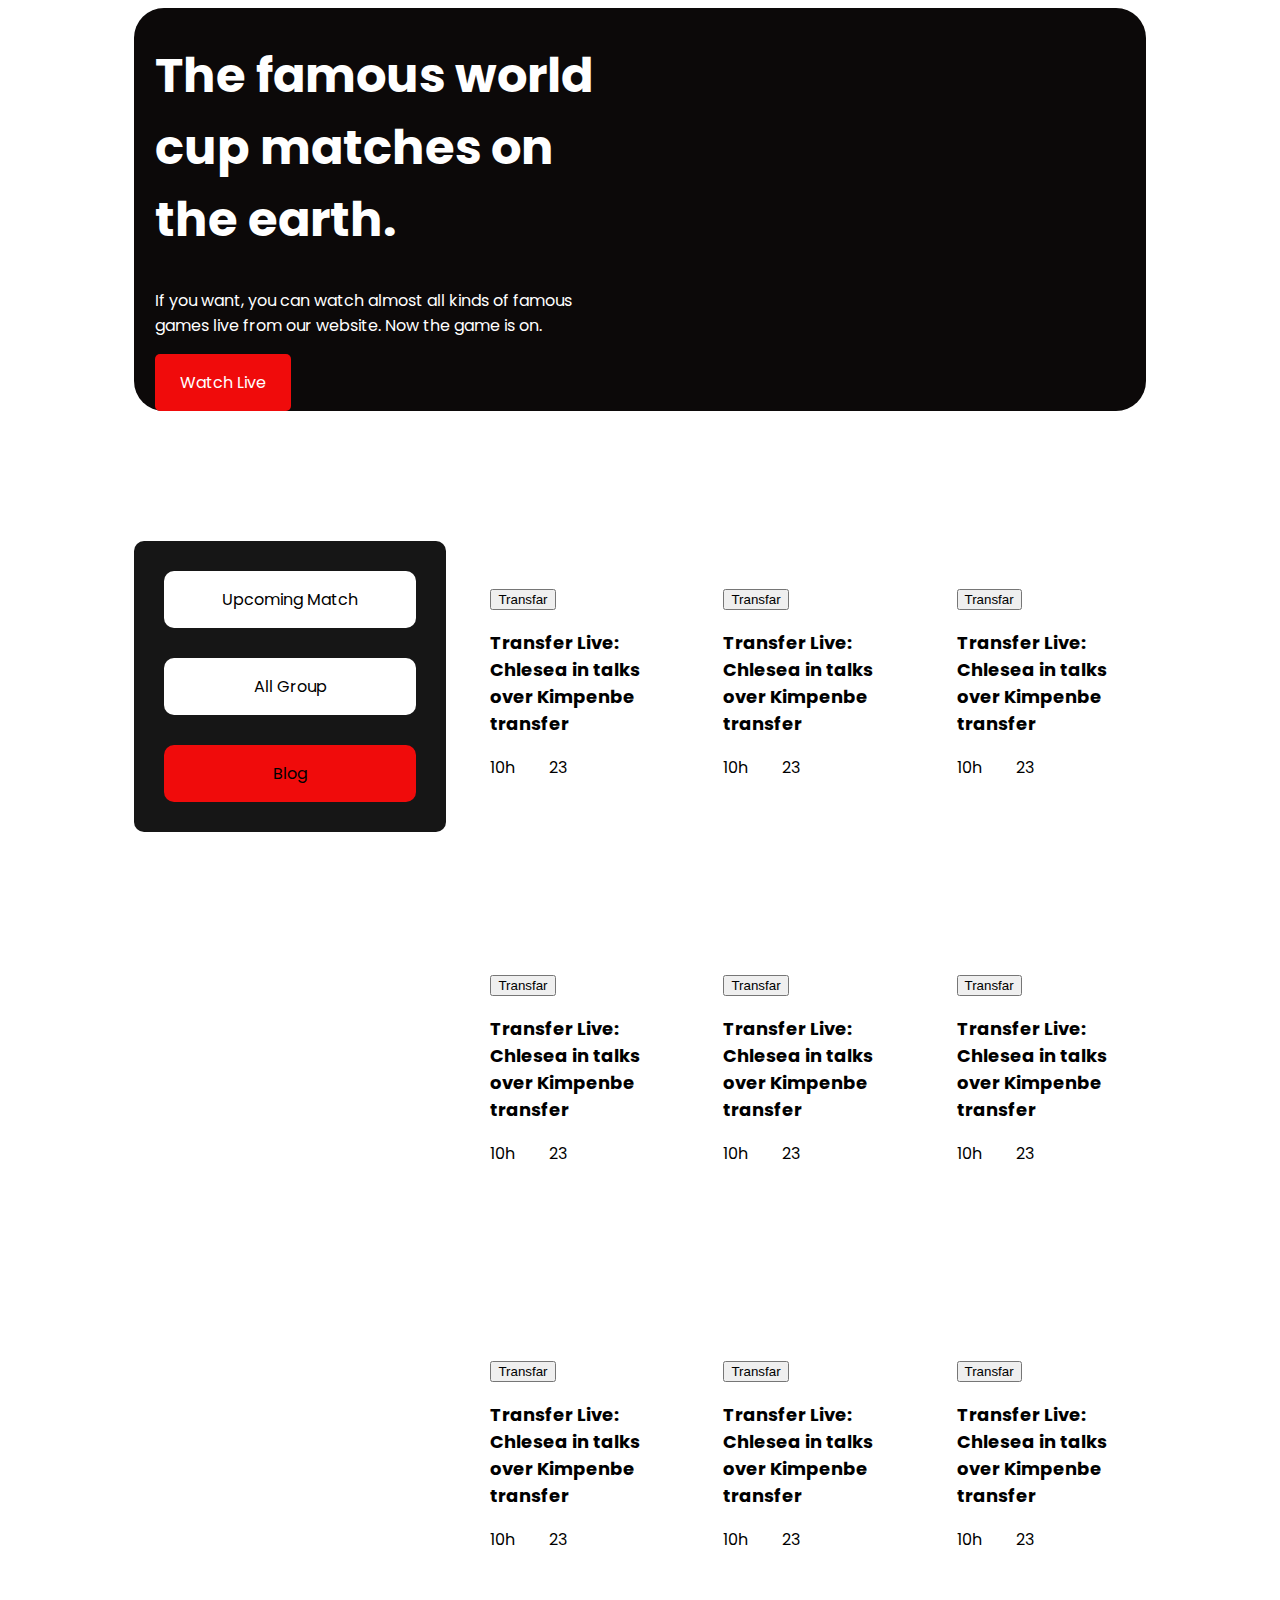
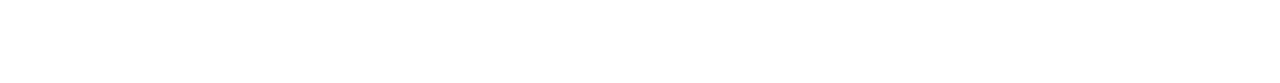
==== index.html @ 3cb174ef "blog section added" ====
<!DOCTYPE html>
<html lang="en">

<head>
    <meta charset="UTF-8">
    <meta http-equiv="X-UA-Compatible" content="IE=edge">
    <meta name="viewport" content="width=device-width, initial-scale=1.0">
    <title>World-cup-blog</title>
    <!-- link stylesheet  -->
    <link rel="stylesheet" href="styles/styles.css">
    <!-- font awesome link  -->
    <script src="https://kit.fontawesome.com/e2c2751ef0.js" crossorigin="anonymous"></script>
</head>

<body>
    <!-- headar start  -->
    <header>
        <div class="container">
            <div class="banner">
                <div class="banner-detail">
                    <h1 class="banner-title">The famous world cup matches on the earth.</h1>
                    <p>If you want, you can watch almost all kinds of famous games live from our website. Now the game
                        is
                        on.</p>
                    <a class="link-button" href=""><span>Watch Live</span> <i class="fa-solid fa-angle-right"></i></a>
                </div>
                <div class="banner-images">
                    <img src="images/Banner Image.png" alt="">
                </div>
            </div>
        </div>

    </header>
    <!-- headar end  -->
    <main>
        <!-- blog section start  -->
        <section class="container">
            <div class=" blog-section">
                <div class="side-menu">
                    <div class="side-menu-buttons">
                        <a class="side-menu-button" href="">Upcoming Match<a>
                                <a class="side-menu-button" href="">All Group</a>
                                <a class="side-menu-button selected-button" href="">Blog</a>
                    </div>
                </div>
                <div class="blogs">
                    <div class="blog">
                        <div class="blog-image">
                            <img src="images/Blog Image.png" alt="">
                        </div>
                        <div class="blog-details">
                            <button>Transfar</button>
                            <h3>Transfer Live: Chlesea in talks over Kimpenbe transfer</h3>
                            <div>
                                <span><i class="fa-solid fa-clock"></i> 10h </span>
                                <span><i class="fa-solid fa-message"></i> 23</span>
                            </div>
                        </div>
                    </div>
                    <div class="blog">
                        <div class="blog-image">
                            <img src="images/Blog Image.png" alt="">
                        </div>
                        <div class="blog-details">
                            <button>Transfar</button>
                            <h3>Transfer Live: Chlesea in talks over Kimpenbe transfer</h3>
                            <div>
                                <span><i class="fa-solid fa-clock"></i> 10h </span>
                                <span><i class="fa-solid fa-message"></i> 23</span>
                            </div>
                        </div>
                    </div>
                    <div class="blog">
                        <div class="blog-image">
                            <img src="images/Blog Image.png" alt="">
                        </div>
                        <div class="blog-details">
                            <button>Transfar</button>
                            <h3>Transfer Live: Chlesea in talks over Kimpenbe transfer</h3>
                            <div>
                                <span><i class="fa-solid fa-clock"></i> 10h </span>
                                <span><i class="fa-solid fa-message"></i> 23</span>
                            </div>
                        </div>
                    </div>
                    <div class="blog">
                        <div class="blog-image">
                            <img src="images/Blog Image.png" alt="">
                        </div>
                        <div class="blog-details">
                            <button>Transfar</button>
                            <h3>Transfer Live: Chlesea in talks over Kimpenbe transfer</h3>
                            <div>
                                <span><i class="fa-solid fa-clock"></i> 10h </span>
                                <span><i class="fa-solid fa-message"></i> 23</span>
                            </div>
                        </div>
                    </div>
                    <div class="blog">
                        <div class="blog-image">
                            <img src="images/Blog Image.png" alt="">
                        </div>
                        <div class="blog-details">
                            <button>Transfar</button>
                            <h3>Transfer Live: Chlesea in talks over Kimpenbe transfer</h3>
                            <div>
                                <span><i class="fa-solid fa-clock"></i> 10h </span>
                                <span><i class="fa-solid fa-message"></i> 23</span>
                            </div>
                        </div>
                    </div>
                    <div class="blog">
                        <div class="blog-image">
                            <img src="images/Blog Image.png" alt="">
                        </div>
                        <div class="blog-details">
                            <button>Transfar</button>
                            <h3>Transfer Live: Chlesea in talks over Kimpenbe transfer</h3>
                            <div>
                                <span><i class="fa-solid fa-clock"></i> 10h </span>
                                <span><i class="fa-solid fa-message"></i> 23</span>
                            </div>
                        </div>
                    </div>
                    <div class="blog">
                        <div class="blog-image">
                            <img src="images/Blog Image.png" alt="">
                        </div>
                        <div class="blog-details">
                            <button>Transfar</button>
                            <h3>Transfer Live: Chlesea in talks over Kimpenbe transfer</h3>
                            <div>
                                <span><i class="fa-solid fa-clock"></i> 10h </span>
                                <span><i class="fa-solid fa-message"></i> 23</span>
                            </div>
                        </div>
                    </div>
                    <div class="blog">
                        <div class="blog-image">
                            <img src="images/Blog Image.png" alt="">
                        </div>
                        <div class="blog-details">
                            <button>Transfar</button>
                            <h3>Transfer Live: Chlesea in talks over Kimpenbe transfer</h3>
                            <div>
                                <span><i class="fa-solid fa-clock"></i> 10h </span>
                                <span><i class="fa-solid fa-message"></i> 23</span>
                            </div>
                        </div>
                    </div>
                    <div class="blog">
                        <div class="blog-image">
                            <img src="images/Blog Image.png" alt="">
                        </div>
                        <div class="blog-details">
                            <button>Transfar</button>
                            <h3>Transfer Live: Chlesea in talks over Kimpenbe transfer</h3>
                            <div>
                                <span><i class="fa-solid fa-clock"></i> 10h </span>
                                <span><i class="fa-solid fa-message"></i> 23</span>
                            </div>
                        </div>
                    </div>
                </div>
            </div>
        </section>
        <!-- blog section end  -->

    </main>
</body>

</html>
---- styles/styles.css ----
/* fonts  */
/* google font  */
@import url('https://fonts.googleapis.com/css2?family=Lobster&family=Poppins:wght@400;500;700&display=swap');

/* common styles  */
body {
    font-family: 'Lobster', cursive;
    font-family: 'Poppins', sans-serif;
}

.container {
    width: 80%;
    margin-left: 10%;
    margin-right: 10%;
}

.selected-button {
    background-color: rgb(240, 11, 11) !important;

}

/* top banner or headar style start  */
.banner {
    padding-left: 2%;
    padding-right: 2%;
    display: flex;
    background-color: #0c0909;
    border-radius: 30px;
}

.banner:hover .banner-images img {
    transform: rotate(6deg) scale(1.1);
    transition: transform 3s;
}

.banner-detail {
    width: 48%;
}

.banner-title {
    font-size: 3em;
    color: #FFFFFF;
}

.banner-detail p {
    color: #FFFFFF;
}

.link-button {
    display: inline-block;
    text-decoration: none;
    color: white;
    background-color: rgb(240, 11, 11);
    border-radius: 5px;
    padding: 16px 25px;
}

.banner-images {
    width: 48%;
    overflow: hidden;
}

.banner-images img {
    margin-left: 10%;
    width: 80%;
    margin-right: 10%;
}

/* top banner or headar style end  */
/* blog section sart  */
.blog-section {
    margin-top: 130px;
    display: grid;
    grid-template-columns: 312px 1fr;
    width: 100%;
    column-gap: 24px;
}

.side-menu-buttons {
    display: flex;
    flex-direction: column;
    background-color: #161616;
    width: 312px;
    justify-content: center;
    align-items: center;
    padding: 15px 0;
    border-radius: 10px;

}

.side-menu-button {
    background-color: #FFFFFF;
    display: inline-block;
    color: black;
    padding-top: 16px;
    padding-bottom: 16px;
    width: 252px;
    text-align: center;
    text-decoration: none;
    border-radius: 10px;
    margin-top: 15px;
    margin-bottom: 15px;
}

.blogs {
    display: grid;
    grid-template-columns: repeat(3, 1fr);
    grid-gap: 24px;
}

.blog {
    height: 362px;
    border-radius: 10px;
}

.blog-image img {
    width: 100%;
}

.blog-details {
    padding: 20px;
}

.blog-details h3 {
    font-size: 18px;

}

.blog-details span {
    margin-right: 30px;
}

/* blog section end  */
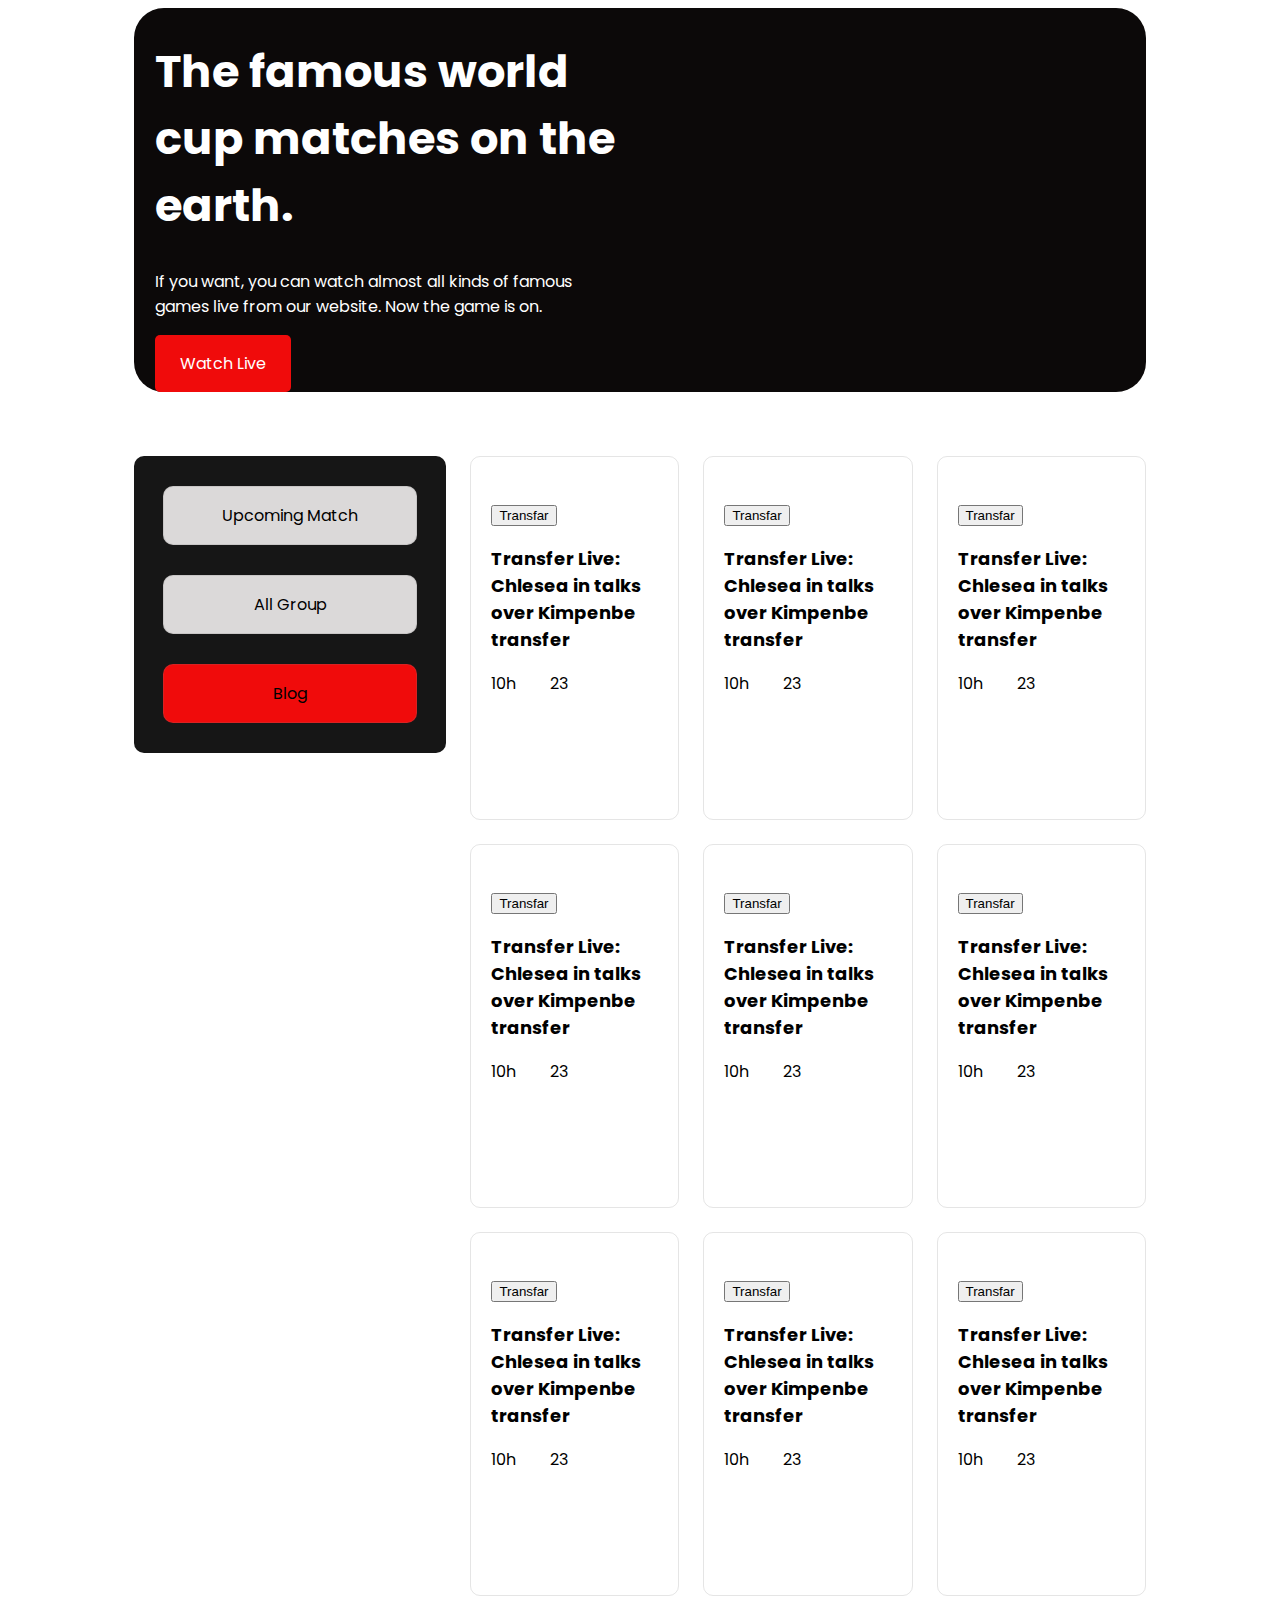
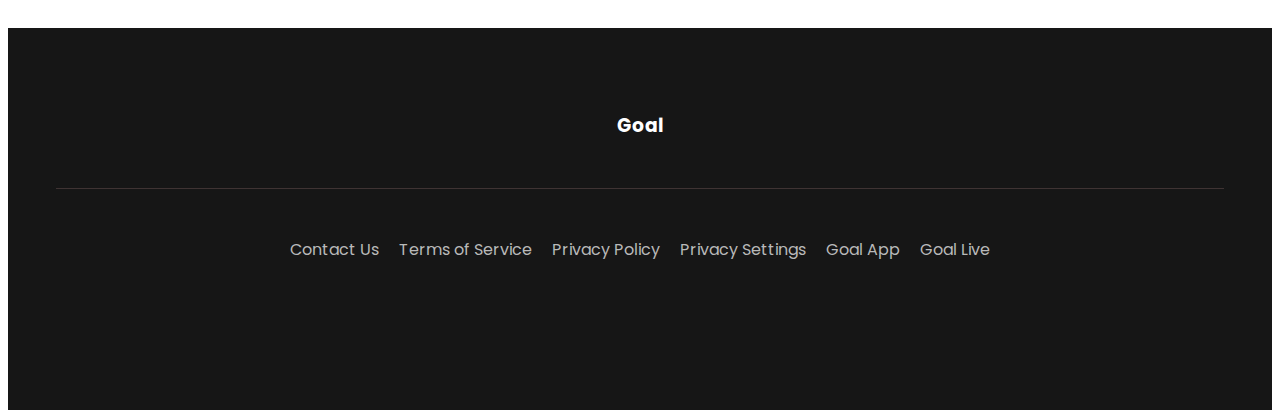
==== commit d0971e31: "media quary added for tablate devises" ====
--- a/index.html
+++ b/index.html
@@ -38,9 +38,9 @@
             <div class=" blog-section">
                 <div class="side-menu">
                     <div class="side-menu-buttons">
-                        <a class="side-menu-button" href="">Upcoming Match<a>
-                                <a class="side-menu-button" href="">All Group</a>
-                                <a class="side-menu-button selected-button" href="">Blog</a>
+                        <a class="side-menu-button" href="">Upcoming Match</a>
+                        <a class="side-menu-button" href="">All Group</a>
+                        <a class="side-menu-button selected-button" href="">Blog</a>
                     </div>
                 </div>
                 <div class="blogs">
@@ -163,10 +163,32 @@
                     </div>
                 </div>
             </div>
+            <div class="hidden-button">
+                <a class="link-button " href="">View All</a>
+            </div>
         </section>
         <!-- blog section end  -->
 
     </main>
+    <footer>
+        <h3>Goal</h3>
+        <hr>
+        <div class="footer-items">
+            <a class="footar-item" href="">Contact Us </a>
+            <a class="footar-item" href="">Terms of Service </a>
+            <a class="footar-item" href="">Privacy Policy </a>
+            <a class="footar-item" href="">Privacy Settings </a>
+            <a class="footar-item" href="">Goal App </a>
+            <a class="footar-item" href="">Goal Live</a>
+        </div>
+        <div class="social-links">
+            <a href="https://web.facebook.com/"><i class="fa-brands fa-facebook"></i></a>
+            <a href="https://www.instagram.com/"><i class="fa-brands fa-square-instagram"></i></a>
+            <a href="https://twitter.com/?lang=en"><i class="fa-brands fa-twitter"></i></a>
+            <a href="https://www.youtube.com/"><i class="fa-brands fa-youtube"></i></a>
+            <a href="https://www.linkedin.com/"><i class="fa-brands fa-linkedin"></i></a>
+        </div>
+    </footer>
 </body>
 
 </html>--- a/styles/styles.css
+++ b/styles/styles.css
@@ -38,7 +38,7 @@
 }
 
 .banner-title {
-    font-size: 3em;
+    font-size: 3.5vw;
     color: #FFFFFF;
 }
 
@@ -69,7 +69,7 @@
 /* top banner or headar style end  */
 /* blog section sart  */
 .blog-section {
-    margin-top: 130px;
+    margin-top: 5vw;
     display: grid;
     grid-template-columns: 312px 1fr;
     width: 100%;
@@ -89,7 +89,7 @@
 }
 
 .side-menu-button {
-    background-color: #FFFFFF;
+    background-color: #dbd9d9;
     display: inline-block;
     color: black;
     padding-top: 16px;
@@ -100,6 +100,8 @@
     border-radius: 10px;
     margin-top: 15px;
     margin-bottom: 15px;
+    border: 0.2px solid rgba(128, 128, 128, 0.205);
+
 }
 
 .blogs {
@@ -110,6 +112,7 @@
 
 .blog {
     height: 362px;
+    border: 0.2px solid rgba(128, 128, 128, 0.205);
     border-radius: 10px;
 }
 
@@ -130,4 +133,87 @@
     margin-right: 30px;
 }
 
-/* blog section end  */+.hidden-button {
+    text-align: center;
+    margin: 2em 0;
+    display: none;
+    /* display: none; */
+}
+
+/* blog section end  */
+/* footer section style  */
+footer {
+    margin-top: 2em;
+    background-color: #161616;
+    padding: 5vw 0;
+}
+
+footer h3 {
+    text-align: center;
+    color: #FFFFFF;
+}
+
+footer hr {
+    margin: 3em 3em;
+    height: 1px;
+    border: none;
+    background-color: rgb(63, 51, 51);
+}
+
+.footer-items {
+    display: flex;
+    align-items: center;
+    justify-content: center;
+}
+
+.footar-item {
+    text-decoration: none;
+    margin: 0 10px;
+    color: #B9B9B9;
+}
+
+.social-links {
+    text-align: center;
+}
+
+.social-links a {
+    display: inline-block;
+    font-size: 2em;
+    margin: 1.2em 2.5vw;
+    color: white;
+
+}
+
+/* footer section style end  */
+/* media Quary start  */
+/* tablate devises  */
+@media only screen and (min-width: 689px) and (max-width: 992px) {
+    .blog-section {
+        display: flex;
+        flex-direction: column;
+    }
+
+    .blogs {
+        grid-template-columns: repeat(2, 1fr);
+    }
+
+    .side-menu-buttons {
+        display: flex;
+        flex-direction: row;
+        width: 100%;
+        background-color: white;
+        /* grid-template-columns: repeat(3, 1fr); */
+    }
+
+    .side-menu-button {
+        margin: 3px;
+    }
+
+    .hidden-button {
+        display: block;
+    }
+
+}
+
+
+/* media quary end  */